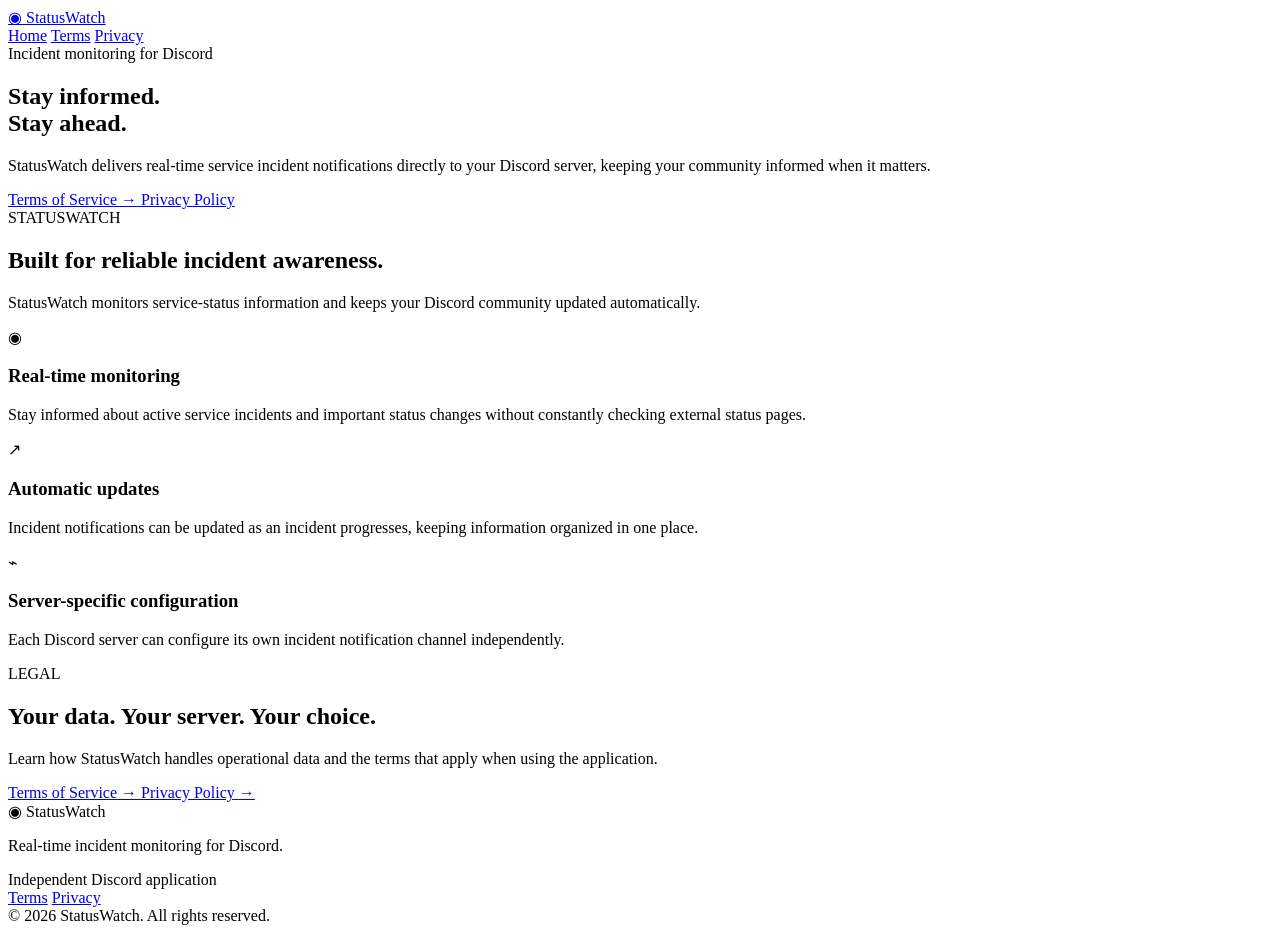
==== docs/index.html @ dcf6f8ba "Add index.html for StatusWatch landing page This HTML file serves as the main page for StatusWatch, " ====
<!DOCTYPE html>
<html lang="en">
<head>
    <meta charset="UTF-8">
    <meta name="viewport" content="width=device-width, initial-scale=1.0">

    <title>StatusWatch — Incident Monitoring for Discord</title>
    <meta name="description" content="StatusWatch provides real-time incident monitoring and automated service-status notifications for Discord.">

    <link rel="stylesheet" href="style.css">
</head>

<body>

<header class="site-header">
    <div class="container nav-container">
        <a href="index.html" class="brand">
            <span class="brand-icon">◉</span>
            <span>StatusWatch</span>
        </a>

        <nav>
            <a href="index.html" class="active">Home</a>
            <a href="terms.html">Terms</a>
            <a href="privacy.html">Privacy</a>
        </nav>
    </div>
</header>

<main>

    <section class="hero">
        <div class="hero-grid"></div>

        <div class="container hero-content">

            <div class="status-pill">
                <span class="status-dot"></span>
                Incident monitoring for Discord
            </div>

            <h1>
                Stay informed.<br>
                <span>Stay ahead.</span>
            </h1>

            <p class="hero-description">
                StatusWatch delivers real-time service incident notifications
                directly to your Discord server, keeping your community informed
                when it matters.
            </p>

            <div class="hero-buttons">
                <a href="terms.html" class="button primary">
                    Terms of Service
                    <span>→</span>
                </a>

                <a href="privacy.html" class="button secondary">
                    Privacy Policy
                </a>
            </div>

        </div>
    </section>


    <section class="features">
        <div class="container">

            <div class="section-heading">
                <span class="eyebrow">STATUSWATCH</span>
                <h2>Built for reliable incident awareness.</h2>
                <p>
                    StatusWatch monitors service-status information and keeps
                    your Discord community updated automatically.
                </p>
            </div>


            <div class="feature-grid">

                <article class="feature-card">
                    <div class="feature-icon">◉</div>

                    <h3>Real-time monitoring</h3>

                    <p>
                        Stay informed about active service incidents and
                        important status changes without constantly checking
                        external status pages.
                    </p>
                </article>


                <article class="feature-card">
                    <div class="feature-icon">↗</div>

                    <h3>Automatic updates</h3>

                    <p>
                        Incident notifications can be updated as an incident
                        progresses, keeping information organized in one place.
                    </p>
                </article>


                <article class="feature-card">
                    <div class="feature-icon">⌁</div>

                    <h3>Server-specific configuration</h3>

                    <p>
                        Each Discord server can configure its own incident
                        notification channel independently.
                    </p>
                </article>

            </div>

        </div>
    </section>


    <section class="legal-section">
        <div class="container">

            <div class="legal-card">

                <div>
                    <span class="eyebrow">LEGAL</span>

                    <h2>Your data. Your server. Your choice.</h2>

                    <p>
                        Learn how StatusWatch handles operational data and the
                        terms that apply when using the application.
                    </p>
                </div>

                <div class="legal-links">
                    <a href="terms.html">
                        <span>Terms of Service</span>
                        <span>→</span>
                    </a>

                    <a href="privacy.html">
                        <span>Privacy Policy</span>
                        <span>→</span>
                    </a>
                </div>

            </div>

        </div>
    </section>

</main>


<footer class="site-footer">
    <div class="container footer-content">

        <div>
            <div class="footer-brand">
                <span class="brand-icon">◉</span>
                StatusWatch
            </div>

            <p>
                Real-time incident monitoring for Discord.
            </p>
        </div>

        <div class="footer-right">
            <span>Independent Discord application</span>

            <div class="footer-links">
                <a href="terms.html">Terms</a>
                <a href="privacy.html">Privacy</a>
            </div>
        </div>

    </div>

    <div class="container copyright">
        © 2026 StatusWatch. All rights reserved.
    </div>
</footer>

</body>
</html>
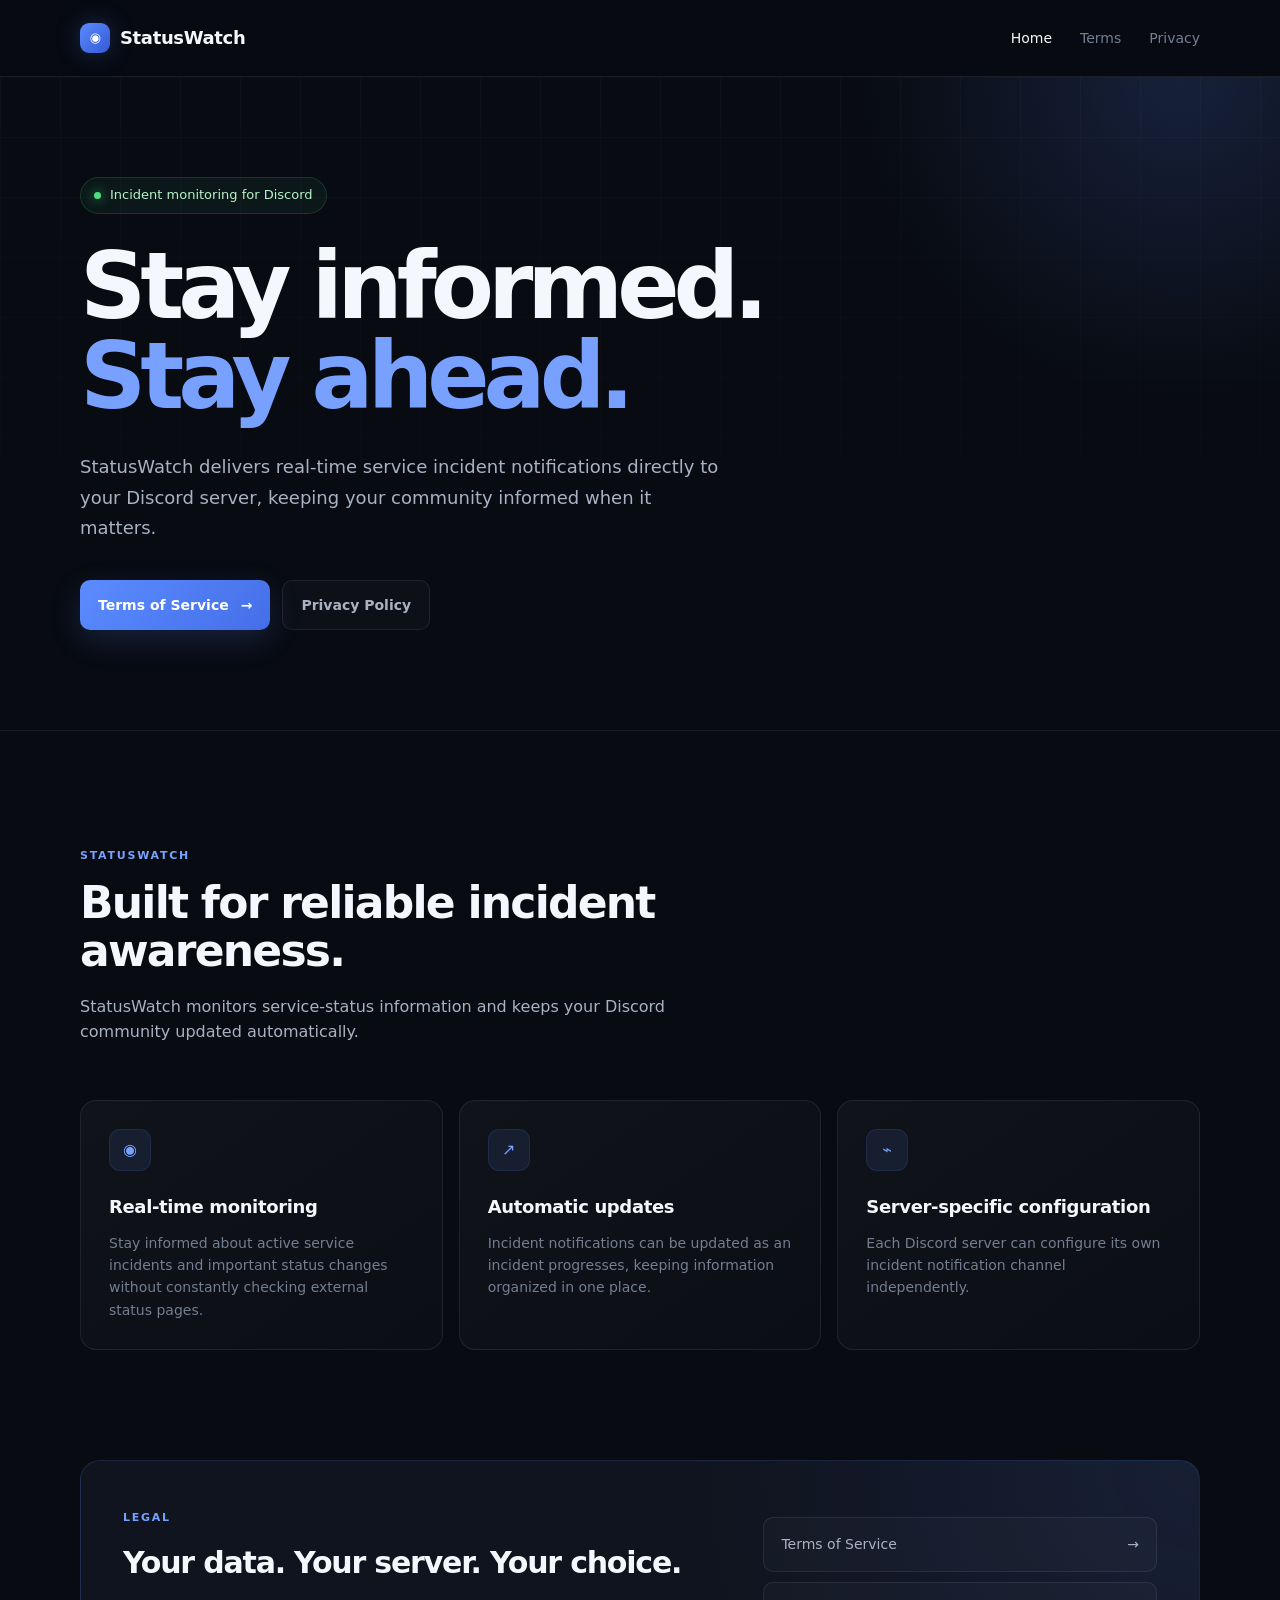
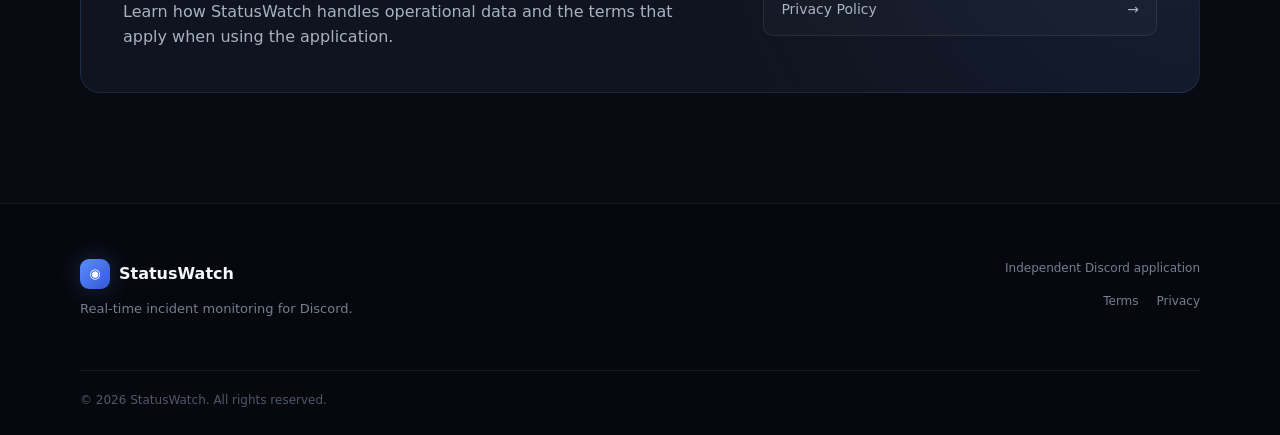
==== commit 40815529: "Update incident monitoring description in index.html Updated the description meta tag to reflect tha" ====
--- a/docs/index.html
+++ b/docs/index.html
@@ -5,7 +5,7 @@
     <meta name="viewport" content="width=device-width, initial-scale=1.0">
 
     <title>StatusWatch — Incident Monitoring for Discord</title>
-    <meta name="description" content="StatusWatch provides real-time incident monitoring and automated service-status notifications for Discord.">
+    <meta name="description" content="StatusWatch polls DiscordStatus.com and delivers incident notifications directly to your Discord server.">
 
     <link rel="stylesheet" href="style.css">
 </head>
--- a/docs/style.css
+++ b/docs/style.css
@@ -0,0 +1,670 @@
+:root {
+    --background: #080b12;
+    --background-soft: #0d111a;
+    --surface: rgba(18, 23, 34, 0.82);
+    --surface-hover: rgba(24, 30, 44, 0.92);
+    --border: rgba(255, 255, 255, 0.08);
+    --text: #f4f7fb;
+    --text-soft: #a9b2c2;
+    --text-muted: #737e91;
+    --accent: #5b8cff;
+    --accent-bright: #78a1ff;
+    --accent-glow: rgba(91, 140, 255, 0.25);
+    --success: #4ade80;
+    --max-width: 1120px;
+}
+
+* {
+    box-sizing: border-box;
+    margin: 0;
+    padding: 0;
+}
+
+html {
+    scroll-behavior: smooth;
+}
+
+body {
+    background: var(--background);
+    color: var(--text);
+    font-family:
+        Inter,
+        ui-sans-serif,
+        system-ui,
+        -apple-system,
+        BlinkMacSystemFont,
+        "Segoe UI",
+        sans-serif;
+    line-height: 1.6;
+    min-height: 100vh;
+}
+
+a {
+    color: inherit;
+    text-decoration: none;
+}
+
+.container {
+    width: min(var(--max-width), calc(100% - 40px));
+    margin: 0 auto;
+}
+
+/* Navigation */
+
+.site-header {
+    position: relative;
+    z-index: 10;
+    border-bottom: 1px solid var(--border);
+    background: rgba(8, 11, 18, 0.78);
+    backdrop-filter: blur(18px);
+}
+
+.nav-container {
+    min-height: 76px;
+    display: flex;
+    align-items: center;
+    justify-content: space-between;
+}
+
+.brand {
+    display: flex;
+    align-items: center;
+    gap: 10px;
+    font-size: 18px;
+    font-weight: 700;
+    letter-spacing: -0.02em;
+}
+
+.brand-icon {
+    width: 30px;
+    height: 30px;
+    display: inline-flex;
+    align-items: center;
+    justify-content: center;
+    border-radius: 9px;
+    color: white;
+    background: linear-gradient(135deg, var(--accent), #3458d4);
+    box-shadow: 0 0 24px var(--accent-glow);
+    font-size: 13px;
+}
+
+nav {
+    display: flex;
+    gap: 28px;
+}
+
+nav a {
+    color: var(--text-muted);
+    font-size: 14px;
+    transition: color 0.2s ease;
+}
+
+nav a:hover,
+nav a.active {
+    color: var(--text);
+}
+
+/* Hero */
+
+.hero {
+    position: relative;
+    overflow: hidden;
+    min-height: 620px;
+    display: flex;
+    align-items: center;
+    border-bottom: 1px solid var(--border);
+}
+
+.hero-grid {
+    position: absolute;
+    inset: 0;
+    background-image:
+        linear-gradient(
+            rgba(255, 255, 255, 0.025) 1px,
+            transparent 1px
+        ),
+        linear-gradient(
+            90deg,
+            rgba(255, 255, 255, 0.025) 1px,
+            transparent 1px
+        );
+    background-size: 60px 60px;
+    mask-image: linear-gradient(to bottom, black, transparent);
+}
+
+.hero::before {
+    content: "";
+    position: absolute;
+    width: 700px;
+    height: 700px;
+    top: -350px;
+    right: -250px;
+    border-radius: 50%;
+    background: radial-gradient(
+        circle,
+        rgba(91, 140, 255, 0.17),
+        transparent 65%
+    );
+}
+
+.hero-content {
+    position: relative;
+    z-index: 1;
+    padding: 100px 0;
+}
+
+.status-pill {
+    display: inline-flex;
+    align-items: center;
+    gap: 9px;
+    padding: 7px 13px;
+    border: 1px solid rgba(74, 222, 128, 0.18);
+    border-radius: 999px;
+    background: rgba(74, 222, 128, 0.06);
+    color: #b6f4c9;
+    font-size: 13px;
+    font-weight: 500;
+}
+
+.status-dot {
+    width: 7px;
+    height: 7px;
+    border-radius: 50%;
+    background: var(--success);
+    box-shadow: 0 0 12px rgba(74, 222, 128, 0.8);
+}
+
+h1 {
+    max-width: 820px;
+    margin-top: 28px;
+    font-size: clamp(52px, 8vw, 92px);
+    line-height: 0.98;
+    letter-spacing: -0.065em;
+    font-weight: 750;
+}
+
+h1 span {
+    color: var(--accent-bright);
+}
+
+.hero-description {
+    max-width: 650px;
+    margin-top: 30px;
+    color: var(--text-soft);
+    font-size: 18px;
+    line-height: 1.7;
+}
+
+.hero-buttons {
+    display: flex;
+    gap: 12px;
+    margin-top: 36px;
+}
+
+.button {
+    display: inline-flex;
+    align-items: center;
+    gap: 12px;
+    padding: 13px 18px;
+    border-radius: 10px;
+    font-size: 14px;
+    font-weight: 600;
+    transition:
+        transform 0.2s ease,
+        background 0.2s ease,
+        border-color 0.2s ease;
+}
+
+.button:hover {
+    transform: translateY(-2px);
+}
+
+.button.primary {
+    color: white;
+    background: linear-gradient(135deg, var(--accent), #456ee8);
+    box-shadow: 0 10px 30px rgba(91, 140, 255, 0.18);
+}
+
+.button.secondary {
+    border: 1px solid var(--border);
+    background: rgba(255, 255, 255, 0.025);
+    color: var(--text-soft);
+}
+
+.button.secondary:hover {
+    background: rgba(255, 255, 255, 0.06);
+    border-color: rgba(255, 255, 255, 0.14);
+}
+
+/* Features */
+
+.features {
+    padding: 110px 0;
+}
+
+.section-heading {
+    max-width: 650px;
+}
+
+.eyebrow {
+    color: var(--accent-bright);
+    font-size: 11px;
+    font-weight: 700;
+    letter-spacing: 0.16em;
+}
+
+.section-heading h2 {
+    margin-top: 12px;
+    font-size: clamp(30px, 4vw, 44px);
+    line-height: 1.1;
+    letter-spacing: -0.04em;
+}
+
+.section-heading p {
+    margin-top: 18px;
+    color: var(--text-soft);
+}
+
+.feature-grid {
+    display: grid;
+    grid-template-columns: repeat(3, 1fr);
+    gap: 16px;
+    margin-top: 55px;
+}
+
+.feature-card {
+    padding: 28px;
+    border: 1px solid var(--border);
+    border-radius: 16px;
+    background: linear-gradient(
+        145deg,
+        rgba(255, 255, 255, 0.035),
+        rgba(255, 255, 255, 0.015)
+    );
+    transition:
+        transform 0.25s ease,
+        background 0.25s ease,
+        border-color 0.25s ease;
+}
+
+.feature-card:hover {
+    transform: translateY(-5px);
+    background: var(--surface-hover);
+    border-color: rgba(91, 140, 255, 0.22);
+}
+
+.feature-icon {
+    width: 42px;
+    height: 42px;
+    display: flex;
+    align-items: center;
+    justify-content: center;
+    margin-bottom: 22px;
+    border-radius: 11px;
+    color: var(--accent-bright);
+    background: rgba(91, 140, 255, 0.1);
+    border: 1px solid rgba(91, 140, 255, 0.12);
+}
+
+.feature-card h3 {
+    font-size: 18px;
+    letter-spacing: -0.02em;
+}
+
+.feature-card p {
+    margin-top: 10px;
+    color: var(--text-muted);
+    font-size: 14px;
+}
+
+/* Legal */
+
+.legal-section {
+    padding: 0 0 110px;
+}
+
+.legal-card {
+    display: grid;
+    grid-template-columns: 1.2fr 0.8fr;
+    gap: 50px;
+    padding: 42px;
+    border: 1px solid rgba(91, 140, 255, 0.15);
+    border-radius: 20px;
+    background:
+        radial-gradient(
+            circle at top right,
+            rgba(91, 140, 255, 0.1),
+            transparent 45%
+        ),
+        var(--surface);
+}
+
+.legal-card h2 {
+    margin-top: 10px;
+    font-size: 30px;
+    letter-spacing: -0.04em;
+}
+
+.legal-card p {
+    max-width: 560px;
+    margin-top: 12px;
+    color: var(--text-soft);
+}
+
+.legal-links {
+    display: flex;
+    flex-direction: column;
+    gap: 10px;
+    justify-content: center;
+}
+
+.legal-links a {
+    display: flex;
+    justify-content: space-between;
+    padding: 15px 17px;
+    border: 1px solid var(--border);
+    border-radius: 10px;
+    color: var(--text-soft);
+    background: rgba(255, 255, 255, 0.025);
+    font-size: 14px;
+    transition:
+        background 0.2s ease,
+        color 0.2s ease;
+}
+
+.legal-links a:hover {
+    background: rgba(255, 255, 255, 0.06);
+    color: var(--text);
+}
+
+/* Footer */
+
+.site-footer {
+    border-top: 1px solid var(--border);
+    background: #06080d;
+    padding: 55px 0 25px;
+}
+
+.footer-content {
+    display: flex;
+    justify-content: space-between;
+    gap: 30px;
+}
+
+.footer-brand {
+    display: flex;
+    align-items: center;
+    gap: 9px;
+    font-weight: 700;
+}
+
+.footer-content p {
+    margin-top: 10px;
+    color: var(--text-muted);
+    font-size: 13px;
+}
+
+.footer-right {
+    display: flex;
+    flex-direction: column;
+    align-items: flex-end;
+    gap: 14px;
+    color: var(--text-muted);
+    font-size: 12px;
+}
+
+.footer-links {
+    display: flex;
+    gap: 18px;
+}
+
+.footer-links a:hover {
+    color: var(--text);
+}
+
+.copyright {
+    margin-top: 50px;
+    padding-top: 20px;
+    border-top: 1px solid var(--border);
+    color: #4e5869;
+    font-size: 12px;
+}
+
+/* Mobile */
+
+@media (max-width: 760px) {
+    .nav-container {
+        min-height: 68px;
+    }
+
+    nav {
+        gap: 15px;
+    }
+
+    nav a {
+        font-size: 13px;
+    }
+
+    .hero {
+        min-height: 560px;
+    }
+
+    .hero-content {
+        padding: 80px 0;
+    }
+
+    h1 {
+        font-size: clamp(48px, 15vw, 70px);
+    }
+
+    .hero-description {
+        font-size: 16px;
+    }
+
+    .hero-buttons {
+        flex-direction: column;
+        align-items: flex-start;
+    }
+
+    .feature-grid {
+        grid-template-columns: 1fr;
+        margin-top: 40px;
+    }
+
+    .legal-card {
+        grid-template-columns: 1fr;
+        padding: 28px;
+        gap: 30px;
+    }
+
+    .footer-content {
+        flex-direction: column;
+    }
+
+    .footer-right {
+        align-items: flex-start;
+    }
+}
+
+@media (prefers-reduced-motion: reduce) {
+    html {
+        scroll-behavior: auto;
+    }
+
+    *,
+    *::before,
+    *::after {
+        transition: none !important;
+        animation: none !important;
+    }
+}
+
+/* Legal pages */
+
+.legal-hero {
+    padding: 90px 0 70px;
+    border-bottom: 1px solid var(--border);
+    background:
+        radial-gradient(
+            circle at 80% 20%,
+            rgba(91, 140, 255, 0.09),
+            transparent 40%
+        );
+}
+
+.legal-hero h1 {
+    max-width: 900px;
+    margin-top: 14px;
+    font-size: clamp(44px, 7vw, 72px);
+}
+
+.legal-hero > .container > p {
+    max-width: 650px;
+    margin-top: 22px;
+    color: var(--text-soft);
+    font-size: 17px;
+}
+
+.legal-meta {
+    margin-top: 24px;
+    color: var(--text-muted);
+    font-size: 13px;
+}
+
+.legal-content {
+    padding: 80px 0 110px;
+}
+
+.legal-layout {
+    display: grid;
+    grid-template-columns: minmax(0, 1fr) 280px;
+    gap: 70px;
+    align-items: start;
+}
+
+.legal-document {
+    max-width: 780px;
+}
+
+.legal-document section {
+    margin-bottom: 54px;
+}
+
+.legal-document h2 {
+    margin-bottom: 16px;
+    font-size: 25px;
+    line-height: 1.25;
+    letter-spacing: -0.03em;
+}
+
+.legal-document p {
+    margin-top: 13px;
+    color: var(--text-soft);
+    font-size: 15px;
+    line-height: 1.8;
+}
+
+.legal-document p:first-of-type {
+    margin-top: 0;
+}
+
+.legal-document a {
+    color: var(--accent-bright);
+}
+
+.legal-document a:hover {
+    text-decoration: underline;
+}
+
+.legal-document ul {
+    margin: 18px 0 0 22px;
+    color: var(--text-soft);
+}
+
+.legal-document li {
+    margin-bottom: 12px;
+    padding-left: 5px;
+    line-height: 1.7;
+}
+
+.legal-notice {
+    padding: 24px;
+    border: 1px solid rgba(91, 140, 255, 0.15);
+    border-radius: 14px;
+    background: rgba(91, 140, 255, 0.045);
+}
+
+.legal-notice strong {
+    color: var(--text);
+}
+
+.legal-notice p {
+    margin-top: 8px;
+}
+
+.legal-sidebar {
+    position: sticky;
+    top: 100px;
+}
+
+.sidebar-card {
+    padding: 24px;
+    border: 1px solid var(--border);
+    border-radius: 14px;
+    background: var(--surface);
+}
+
+.sidebar-card h3 {
+    margin-top: 9px;
+    font-size: 18px;
+}
+
+.sidebar-card > p {
+    margin-top: 8px;
+    color: var(--text-muted);
+    font-size: 13px;
+}
+
+.sidebar-links {
+    display: flex;
+    flex-direction: column;
+    gap: 6px;
+    margin-top: 24px;
+}
+
+.sidebar-links a {
+    padding: 10px 12px;
+    border-radius: 8px;
+    color: var(--text-muted);
+    font-size: 13px;
+}
+
+.sidebar-links a:hover,
+.sidebar-links a.current {
+    background: rgba(91, 140, 255, 0.08);
+    color: var(--text);
+}
+
+@media (max-width: 800px) {
+    .legal-hero {
+        padding: 70px 0 55px;
+    }
+
+    .legal-content {
+        padding: 60px 0 80px;
+    }
+
+    .legal-layout {
+        grid-template-columns: 1fr;
+        gap: 40px;
+    }
+
+    .legal-sidebar {
+        position: static;
+        order: -1;
+    }
+
+    .sidebar-card {
+        max-width: 100%;
+    }
+}
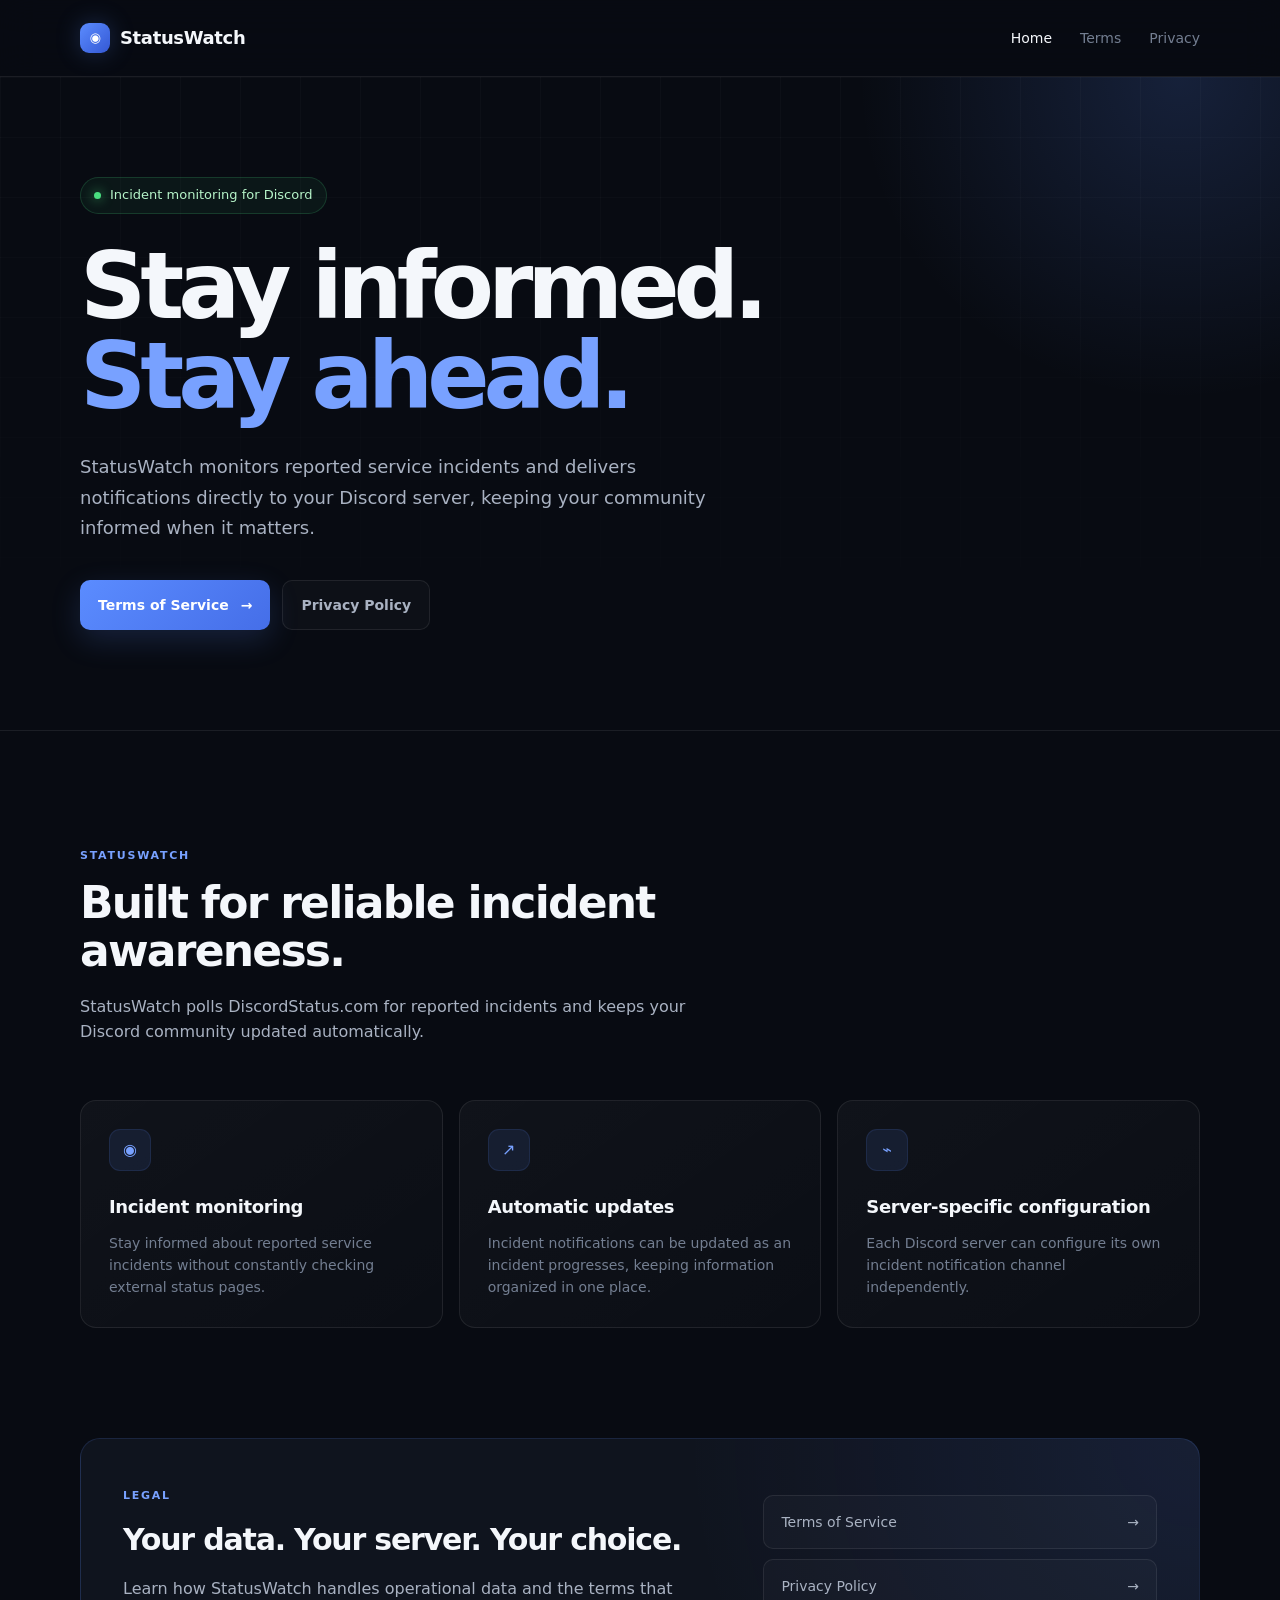
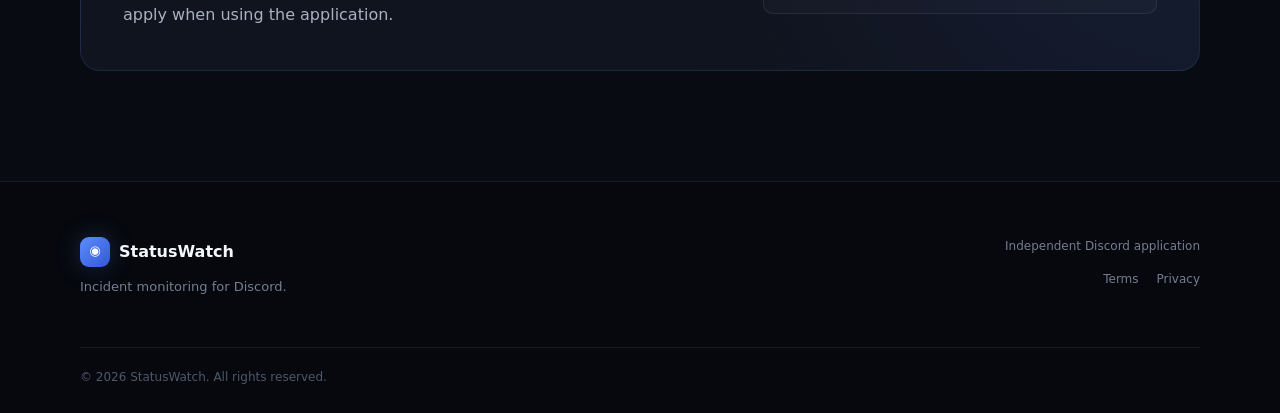
==== commit b27b537b: "Revise index.html for improved content and structure Updated the content and structure of the index." ====
--- a/docs/index.html
+++ b/docs/index.html
@@ -45,9 +45,9 @@
             </h1>
 
             <p class="hero-description">
-                StatusWatch delivers real-time service incident notifications
-                directly to your Discord server, keeping your community informed
-                when it matters.
+                StatusWatch monitors reported service incidents and delivers
+                notifications directly to your Discord server, keeping your
+                community informed when it matters.
             </p>
 
             <div class="hero-buttons">
@@ -72,7 +72,7 @@
                 <span class="eyebrow">STATUSWATCH</span>
                 <h2>Built for reliable incident awareness.</h2>
                 <p>
-                    StatusWatch monitors service-status information and keeps
+                    StatusWatch polls DiscordStatus.com for reported incidents and keeps
                     your Discord community updated automatically.
                 </p>
             </div>
@@ -83,12 +83,11 @@
                 <article class="feature-card">
                     <div class="feature-icon">◉</div>
 
-                    <h3>Real-time monitoring</h3>
+                    <h3>Incident monitoring</h3>
 
                     <p>
-                        Stay informed about active service incidents and
-                        important status changes without constantly checking
-                        external status pages.
+                        Stay informed about reported service incidents without
+                        constantly checking external status pages.
                     </p>
                 </article>
 
@@ -168,7 +167,7 @@
             </div>
 
             <p>
-                Real-time incident monitoring for Discord.
+                Incident monitoring for Discord.
             </p>
         </div>
 
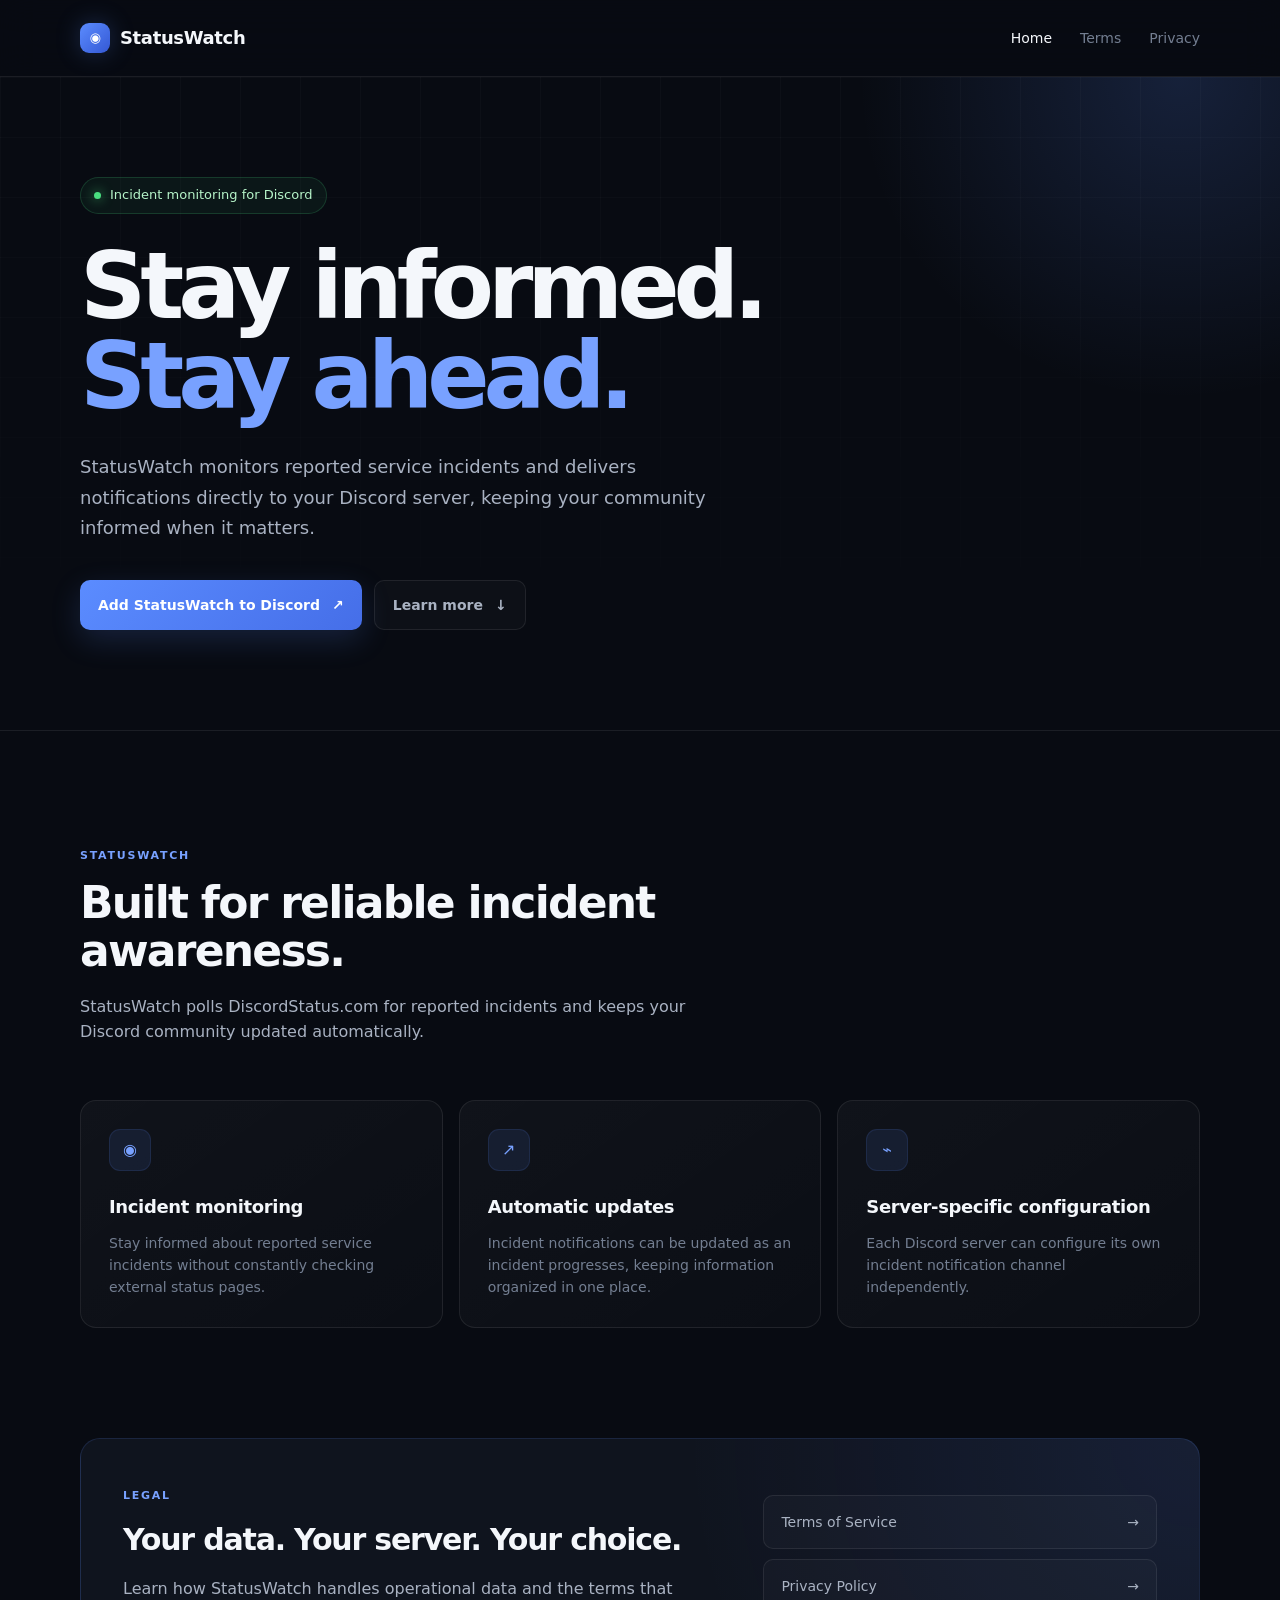
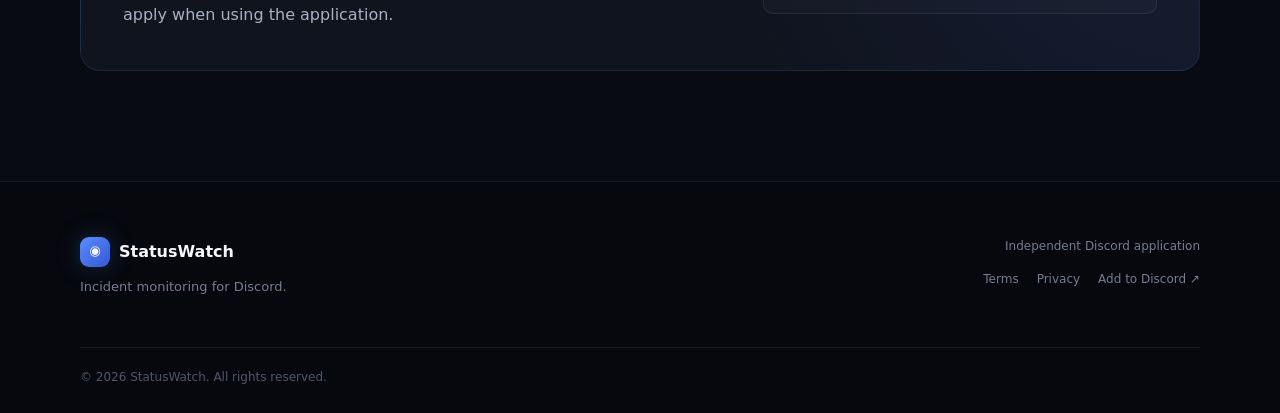
==== commit f1dae39a: "Update index.html with favicon and Discord button Added favicon link and updated button for adding S" ====
--- a/docs/index.html
+++ b/docs/index.html
@@ -1,191 +1,173 @@
 <!DOCTYPE html>
 <html lang="en">
 <head>
-    <meta charset="UTF-8">
-    <meta name="viewport" content="width=device-width, initial-scale=1.0">
+  <meta charset="UTF-8">
+  <meta name="viewport" content="width=device-width, initial-scale=1.0">
 
-    <title>StatusWatch — Incident Monitoring for Discord</title>
-    <meta name="description" content="StatusWatch polls DiscordStatus.com and delivers incident notifications directly to your Discord server.">
+  <title>StatusWatch — Incident Monitoring for Discord</title>
+  <meta name="description" content="StatusWatch polls DiscordStatus.com and delivers incident notifications directly to your Discord server.">
 
-    <link rel="stylesheet" href="style.css">
+  <link rel="stylesheet" href="style.css">
+  <link rel="icon" type="image/svg+xml" href="favicon.svg">
 </head>
 
 <body>
+  <header class="site-header">
+    <div class="container nav-container">
+      <a href="index.html" class="brand">
+        <span class="brand-icon">◉</span>
+        <span>StatusWatch</span>
+      </a>
 
-<header class="site-header">
-    <div class="container nav-container">
-        <a href="index.html" class="brand">
-            <span class="brand-icon">◉</span>
-            <span>StatusWatch</span>
-        </a>
+      <nav>
+        <a href="index.html" class="active">Home</a>
+        <a href="terms.html">Terms</a>
+        <a href="privacy.html">Privacy</a>
+      </nav>
+    </div>
+  </header>
 
-        <nav>
-            <a href="index.html" class="active">Home</a>
-            <a href="terms.html">Terms</a>
-            <a href="privacy.html">Privacy</a>
-        </nav>
-    </div>
-</header>
+  <main>
+    <section class="hero">
+      <div class="hero-grid"></div>
 
-<main>
+      <div class="container hero-content">
+        <div class="status-pill">
+          <span class="status-dot"></span>
+          Incident monitoring for Discord
+        </div>
 
-    <section class="hero">
-        <div class="hero-grid"></div>
+        <h1>
+          Stay informed.<br>
+          <span>Stay ahead.</span>
+        </h1>
 
-        <div class="container hero-content">
+        <p class="hero-description">
+          StatusWatch monitors reported service incidents and delivers
+          notifications directly to your Discord server, keeping your
+          community informed when it matters.
+        </p>
 
-            <div class="status-pill">
-                <span class="status-dot"></span>
-                Incident monitoring for Discord
-            </div>
+        <div class="hero-buttons">
+          <a
+            href="https://discord.com/oauth2/authorize?client_id=1534996220710486229"
+            class="button primary"
+            target="_blank"
+            rel="noopener"
+          >
+            Add StatusWatch to Discord
+            <span>↗</span>
+          </a>
 
-            <h1>
-                Stay informed.<br>
-                <span>Stay ahead.</span>
-            </h1>
-
-            <p class="hero-description">
-                StatusWatch monitors reported service incidents and delivers
-                notifications directly to your Discord server, keeping your
-                community informed when it matters.
-            </p>
-
-            <div class="hero-buttons">
-                <a href="terms.html" class="button primary">
-                    Terms of Service
-                    <span>→</span>
-                </a>
-
-                <a href="privacy.html" class="button secondary">
-                    Privacy Policy
-                </a>
-            </div>
-
+          <a href="#features" class="button secondary">
+            Learn more
+            <span>↓</span>
+          </a>
         </div>
+      </div>
     </section>
 
+    <section class="features" id="features">
+      <div class="container">
+        <div class="section-heading">
+          <span class="eyebrow">STATUSWATCH</span>
+          <h2>Built for reliable incident awareness.</h2>
+          <p>
+            StatusWatch polls DiscordStatus.com for reported incidents and keeps
+            your Discord community updated automatically.
+          </p>
+        </div>
 
-    <section class="features">
-        <div class="container">
+        <div class="feature-grid">
+          <article class="feature-card">
+            <div class="feature-icon">◉</div>
+            <h3>Incident monitoring</h3>
+            <p>
+              Stay informed about reported service incidents without
+              constantly checking external status pages.
+            </p>
+          </article>
 
-            <div class="section-heading">
-                <span class="eyebrow">STATUSWATCH</span>
-                <h2>Built for reliable incident awareness.</h2>
-                <p>
-                    StatusWatch polls DiscordStatus.com for reported incidents and keeps
-                    your Discord community updated automatically.
-                </p>
-            </div>
+          <article class="feature-card">
+            <div class="feature-icon">↗</div>
+            <h3>Automatic updates</h3>
+            <p>
+              Incident notifications can be updated as an incident
+              progresses, keeping information organized in one place.
+            </p>
+          </article>
 
-
-            <div class="feature-grid">
-
-                <article class="feature-card">
-                    <div class="feature-icon">◉</div>
-
-                    <h3>Incident monitoring</h3>
-
-                    <p>
-                        Stay informed about reported service incidents without
-                        constantly checking external status pages.
-                    </p>
-                </article>
-
-
-                <article class="feature-card">
-                    <div class="feature-icon">↗</div>
-
-                    <h3>Automatic updates</h3>
-
-                    <p>
-                        Incident notifications can be updated as an incident
-                        progresses, keeping information organized in one place.
-                    </p>
-                </article>
-
-
-                <article class="feature-card">
-                    <div class="feature-icon">⌁</div>
-
-                    <h3>Server-specific configuration</h3>
-
-                    <p>
-                        Each Discord server can configure its own incident
-                        notification channel independently.
-                    </p>
-                </article>
-
-            </div>
-
+          <article class="feature-card">
+            <div class="feature-icon">⌁</div>
+            <h3>Server-specific configuration</h3>
+            <p>
+              Each Discord server can configure its own incident
+              notification channel independently.
+            </p>
+          </article>
         </div>
+      </div>
     </section>
 
+    <section class="legal-section">
+      <div class="container">
+        <div class="legal-card">
+          <div>
+            <span class="eyebrow">LEGAL</span>
+            <h2>Your data. Your server. Your choice.</h2>
+            <p>
+              Learn how StatusWatch handles operational data and the
+              terms that apply when using the application.
+            </p>
+          </div>
 
-    <section class="legal-section">
-        <div class="container">
+          <div class="legal-links">
+            <a href="terms.html">
+              <span>Terms of Service</span>
+              <span>→</span>
+            </a>
 
-            <div class="legal-card">
+            <a href="privacy.html">
+              <span>Privacy Policy</span>
+              <span>→</span>
+            </a>
+          </div>
+        </div>
+      </div>
+    </section>
+  </main>
 
-                <div>
-                    <span class="eyebrow">LEGAL</span>
-
-                    <h2>Your data. Your server. Your choice.</h2>
-
-                    <p>
-                        Learn how StatusWatch handles operational data and the
-                        terms that apply when using the application.
-                    </p>
-                </div>
-
-                <div class="legal-links">
-                    <a href="terms.html">
-                        <span>Terms of Service</span>
-                        <span>→</span>
-                    </a>
-
-                    <a href="privacy.html">
-                        <span>Privacy Policy</span>
-                        <span>→</span>
-                    </a>
-                </div>
-
-            </div>
-
-        </div>
-    </section>
-
-</main>
-
-
-<footer class="site-footer">
+  <footer class="site-footer">
     <div class="container footer-content">
-
-        <div>
-            <div class="footer-brand">
-                <span class="brand-icon">◉</span>
-                StatusWatch
-            </div>
-
-            <p>
-                Incident monitoring for Discord.
-            </p>
+      <div>
+        <div class="footer-brand">
+          <span class="brand-icon">◉</span>
+          StatusWatch
         </div>
 
-        <div class="footer-right">
-            <span>Independent Discord application</span>
+        <p>Incident monitoring for Discord.</p>
+      </div>
 
-            <div class="footer-links">
-                <a href="terms.html">Terms</a>
-                <a href="privacy.html">Privacy</a>
-            </div>
+      <div class="footer-right">
+        <span>Independent Discord application</span>
+
+        <div class="footer-links">
+          <a href="terms.html">Terms</a>
+          <a href="privacy.html">Privacy</a>
+          <a
+            href="https://discord.com/oauth2/authorize?client_id=1534996220710486229"
+            target="_blank"
+            rel="noopener"
+          >
+            Add to Discord ↗
+          </a>
         </div>
-
+      </div>
     </div>
 
     <div class="container copyright">
-        © 2026 StatusWatch. All rights reserved.
+      © 2026 StatusWatch. All rights reserved.
     </div>
-</footer>
-
+  </footer>
 </body>
 </html>
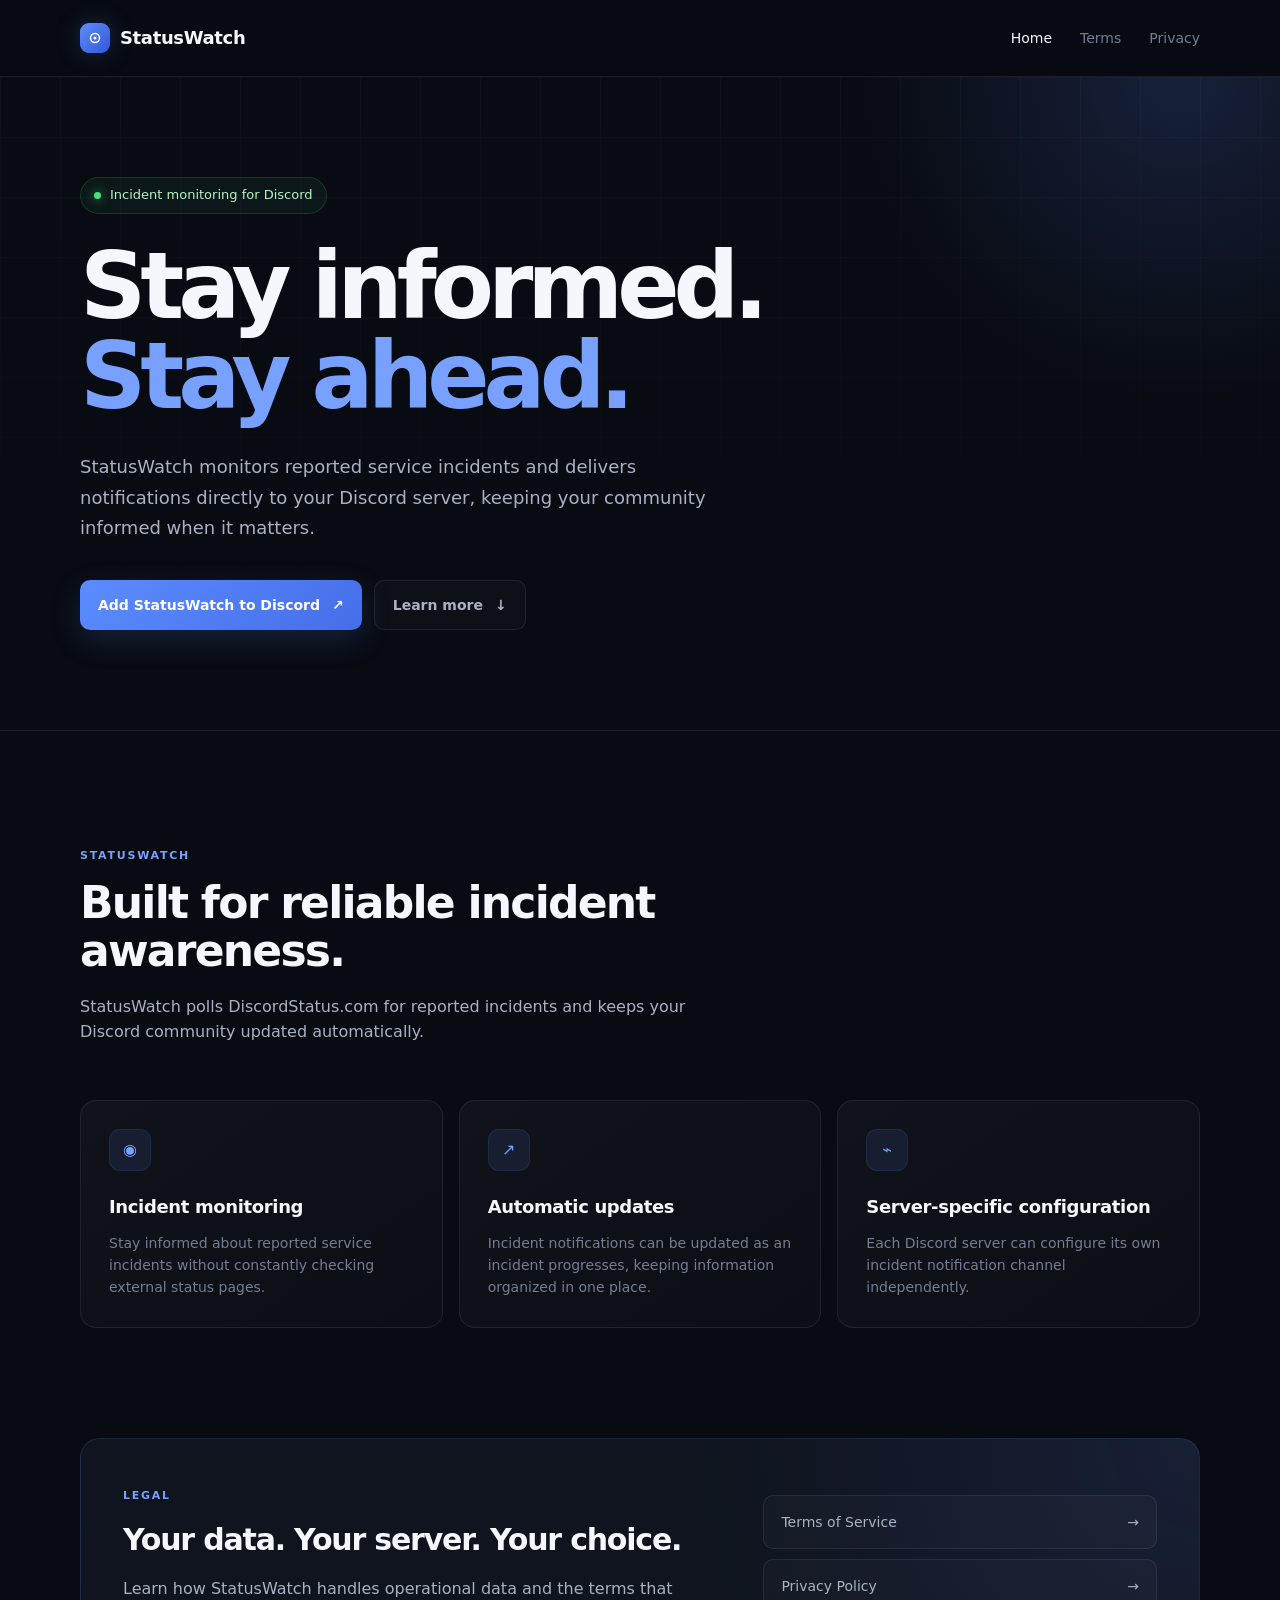
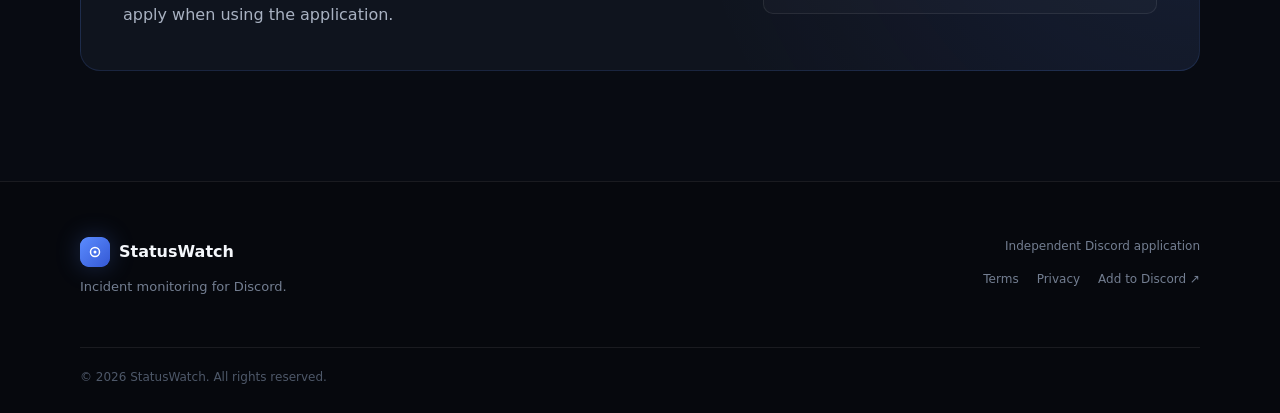
==== commit ceee6673: "Change title and brand icon in index.html Updated the title and brand icon in the HTML file." ====
--- a/docs/index.html
+++ b/docs/index.html
@@ -4,7 +4,7 @@
   <meta charset="UTF-8">
   <meta name="viewport" content="width=device-width, initial-scale=1.0">
 
-  <title>StatusWatch — Incident Monitoring for Discord</title>
+  <title>StatusWatch · Discord Monitoring</title>
   <meta name="description" content="StatusWatch polls DiscordStatus.com and delivers incident notifications directly to your Discord server.">
 
   <link rel="stylesheet" href="style.css">
@@ -15,7 +15,7 @@
   <header class="site-header">
     <div class="container nav-container">
       <a href="index.html" class="brand">
-        <span class="brand-icon">◉</span>
+        <img class="brand-icon" src="favicon.svg" alt="">
         <span>StatusWatch</span>
       </a>
 
@@ -141,8 +141,8 @@
     <div class="container footer-content">
       <div>
         <div class="footer-brand">
-          <span class="brand-icon">◉</span>
-          StatusWatch
+          <img class="brand-icon" src="favicon.svg" alt="">
+          <span>StatusWatch</span>
         </div>
 
         <p>Incident monitoring for Discord.</p>
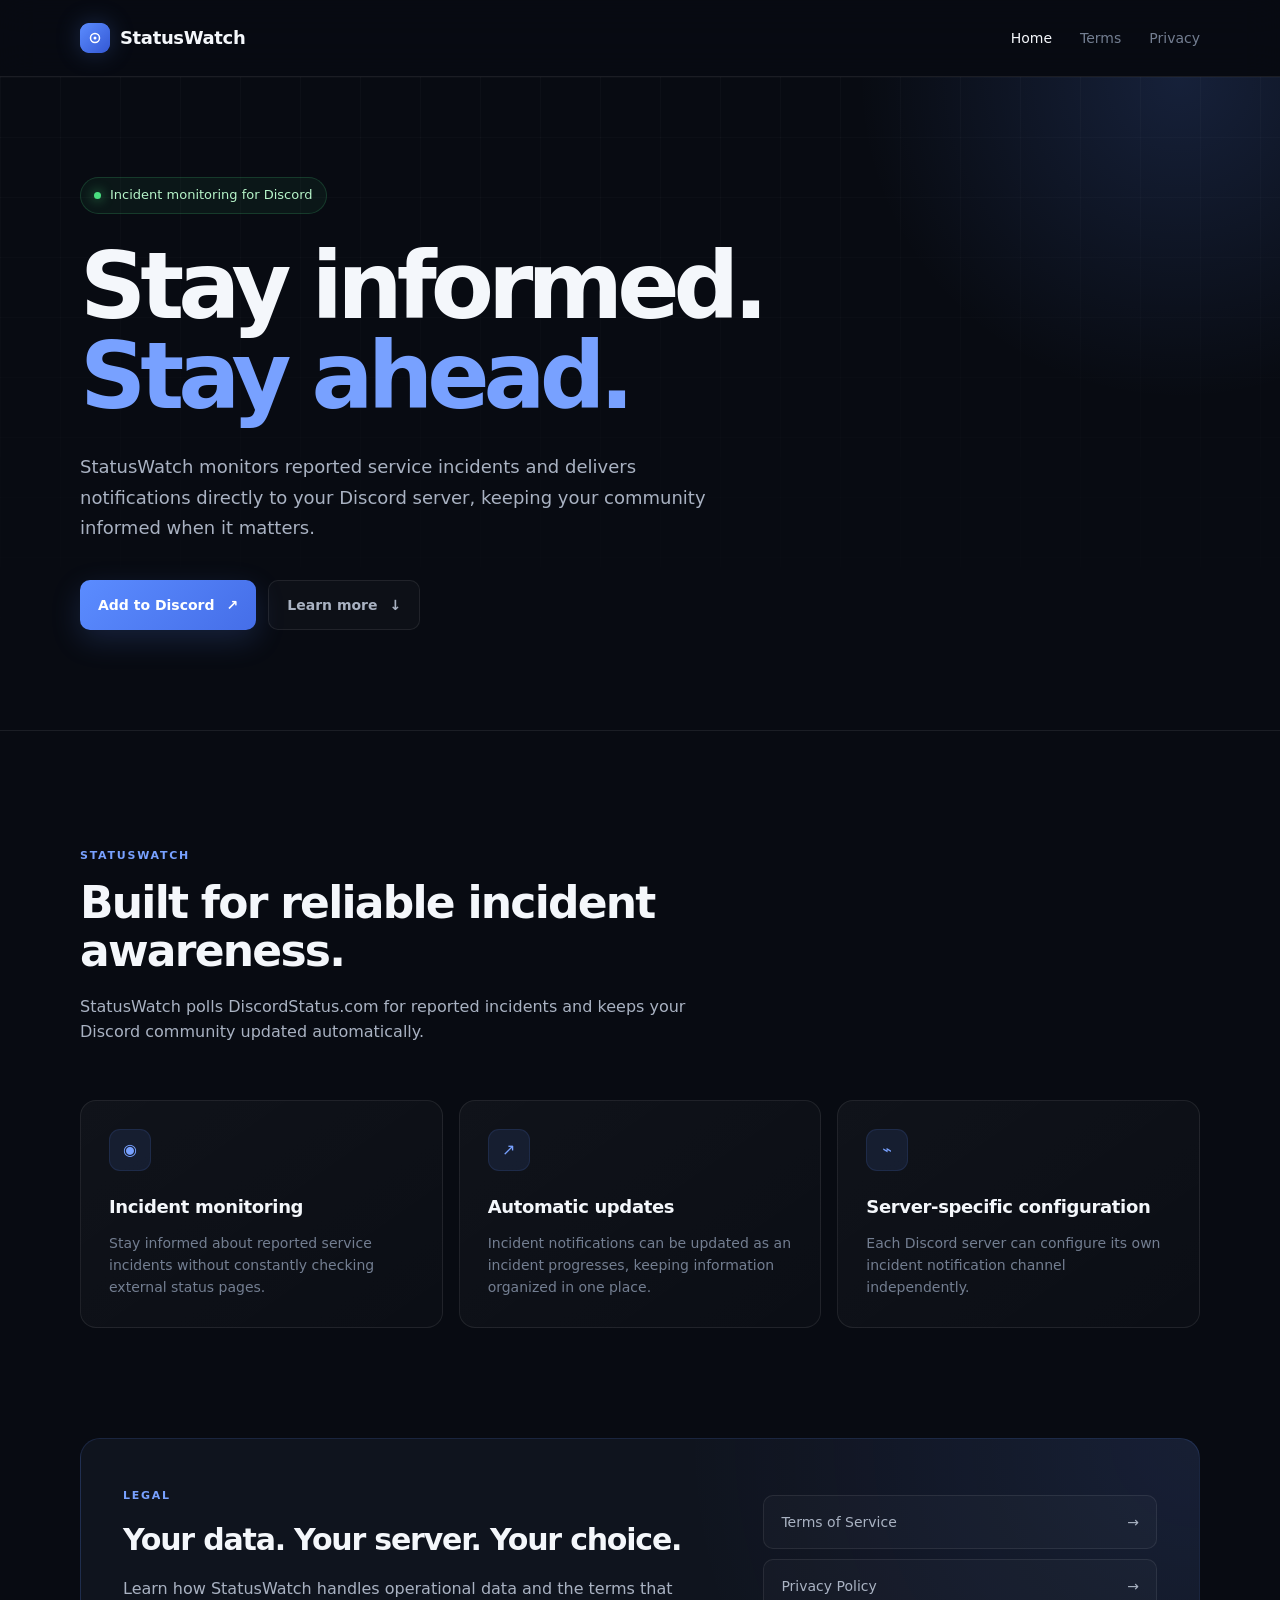
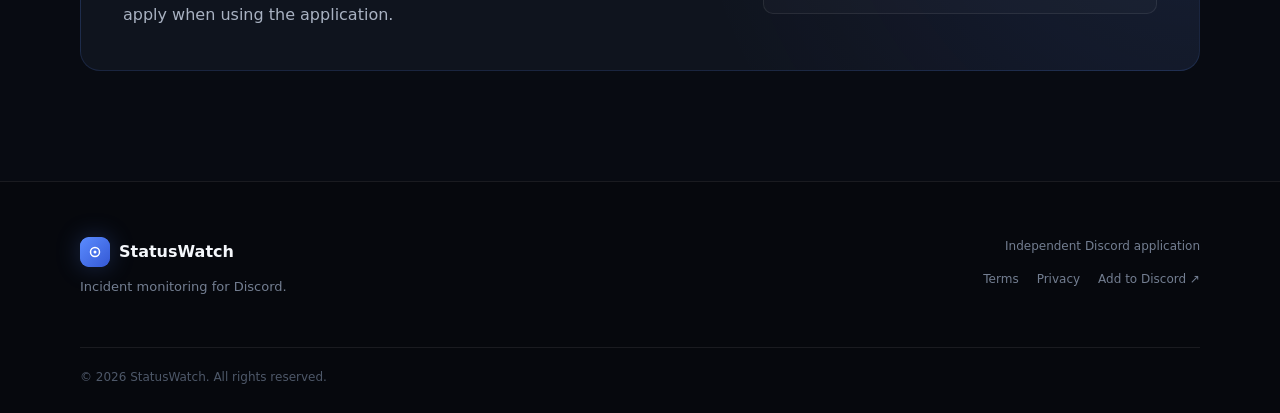
==== commit 4dbc5712: "Reformat index.html with proper HTML syntax" ====
--- a/docs/index.html
+++ b/docs/index.html
@@ -55,7 +55,7 @@
             target="_blank"
             rel="noopener"
           >
-            Add StatusWatch to Discord
+            Add to Discord
             <span>↗</span>
           </a>
 
